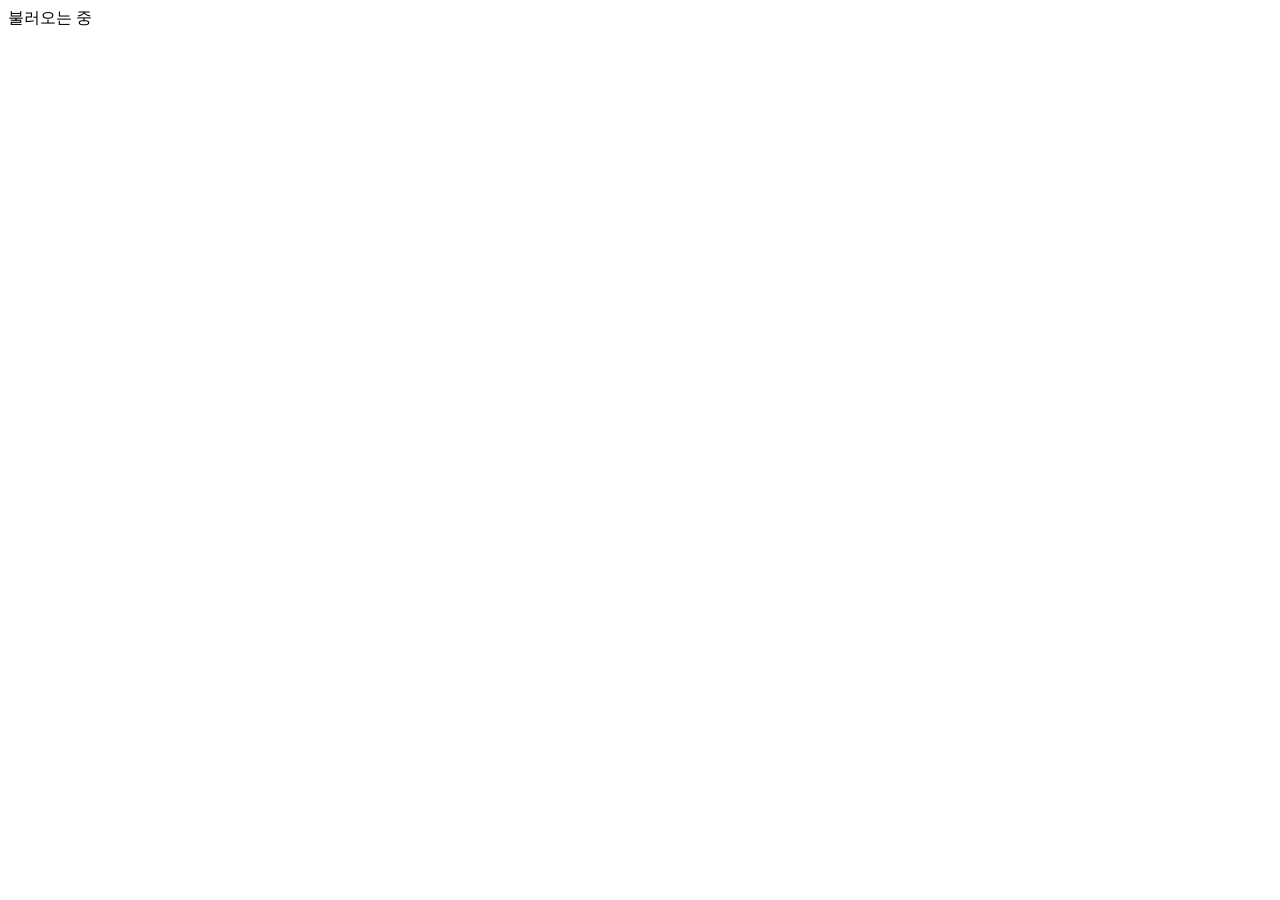
==== index.html @ a043b79f "Add files via upload" ====
<!doctype html>
<html lang="ko">
<head>
  <meta charset="utf-8">
  <meta name="viewport" content="width=device-width, initial-scale=1, viewport-fit=cover">
  <meta name="theme-color" content="#111111">
  <meta name="referrer" content="strict-origin-when-cross-origin">
  <title>C2 EQUIPMENT MANAGER</title>
  <link rel="icon" href="assets/img/app-icon.png">
  <link rel="apple-touch-icon" href="assets/img/app-icon.png">
  <link rel="stylesheet" href="assets/css/app.css">
  <link rel="stylesheet" href="assets/css/mobile.css">
</head>
<body class="m">
  <div id="app"><div class="loading-block"><span class="spin"></span>불러오는 중</div></div>
  <script src="config.js"></script>
  <script src="vendor/qrcode.js"></script>
  <script src="vendor/html5-qrcode.min.js"></script>
  <script src="assets/js/core.js"></script>
  <script src="assets/js/mobile.js"></script>
</body>
</html>
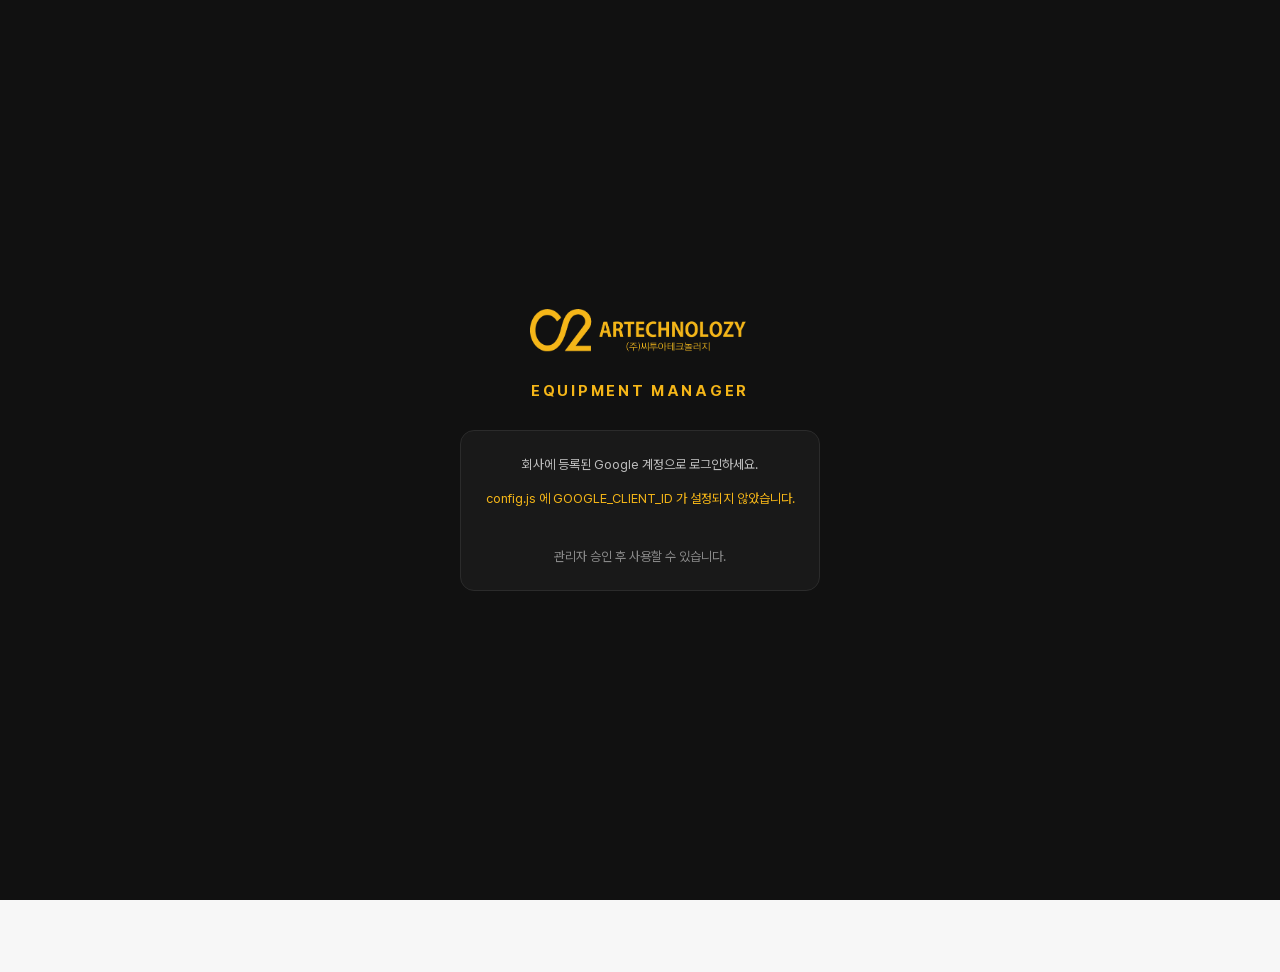
==== commit aafd3322: "Add files via upload" ====
--- a/index.html
+++ b/index.html
@@ -6,17 +6,17 @@
   <meta name="theme-color" content="#111111">
   <meta name="referrer" content="strict-origin-when-cross-origin">
   <title>C2 EQUIPMENT MANAGER</title>
-  <link rel="icon" href="assets/img/app-icon.png">
-  <link rel="apple-touch-icon" href="assets/img/app-icon.png">
-  <link rel="stylesheet" href="assets/css/app.css">
-  <link rel="stylesheet" href="assets/css/mobile.css">
+  <link rel="icon" href="app-icon.png">
+  <link rel="apple-touch-icon" href="app-icon.png">
+  <link rel="stylesheet" href="app.css">
+  <link rel="stylesheet" href="mobile.css">
 </head>
 <body class="m">
   <div id="app"><div class="loading-block"><span class="spin"></span>불러오는 중</div></div>
   <script src="config.js"></script>
-  <script src="vendor/qrcode.js"></script>
-  <script src="vendor/html5-qrcode.min.js"></script>
-  <script src="assets/js/core.js"></script>
-  <script src="assets/js/mobile.js"></script>
+  <script src="qrcode.js"></script>
+  <script src="html5-qrcode.min.js"></script>
+  <script src="core.js"></script>
+  <script src="mobile.js"></script>
 </body>
 </html>
--- a/app.css
+++ b/app.css
@@ -0,0 +1,216 @@
+/* C2 EQUIPMENT MANAGER — 공통 스타일 */
+@font-face {
+  font-family: 'Pretendard';
+  src: url('PretendardVariable.woff2') format('woff2-variations');
+  font-weight: 45 920;
+  font-display: swap;
+}
+
+:root {
+  --yellow: #F5B618;
+  --yellow-ink: #8A6400;
+  --yellow-soft: #FFF6DC;
+  --black: #111111;
+  --surface-dark: #191919;
+  --white: #FFFFFF;
+  --bg: #F7F7F7;
+  --border: #E5E5E5;
+  --border-strong: #D4D4D4;
+  --text: #111111;
+  --text-2: #777777;
+  --text-3: #9A9A9A;
+
+  --st-available: #2F855A;   --st-available-bg: #E8F5EE;
+  --st-out: #2563EB;         --st-out-bg: #E8F0FE;
+  --st-inspect: #C2410C;     --st-inspect-bg: #FFF1E6;
+  --st-danger: #C53030;      --st-danger-bg: #FDECEC;
+  --st-gray: #6B7280;        --st-gray-bg: #F1F1F1;
+
+  --radius: 10px;
+  --radius-sm: 6px;
+  --shadow-pop: 0 8px 28px rgba(0, 0, 0, .14);
+  --font: 'Pretendard', -apple-system, BlinkMacSystemFont, 'Apple SD Gothic Neo', 'Malgun Gothic', system-ui, sans-serif;
+  --mono: ui-monospace, 'SF Mono', Menlo, Consolas, monospace;
+}
+
+* { box-sizing: border-box; }
+html, body { margin: 0; padding: 0; }
+body {
+  font-family: var(--font);
+  background: var(--bg);
+  color: var(--text);
+  font-size: 14px;
+  line-height: 1.5;
+  -webkit-font-smoothing: antialiased;
+  -webkit-tap-highlight-color: transparent;
+}
+a { color: inherit; }
+button, input, select, textarea { font: inherit; color: inherit; }
+img { max-width: 100%; }
+.mono { font-family: var(--mono); font-size: .92em; letter-spacing: -.01em; }
+.muted { color: var(--text-2); }
+.small { font-size: 12px; }
+.hidden { display: none !important; }
+.nowrap { white-space: nowrap; }
+.right { text-align: right; }
+.grow { flex: 1; min-width: 0; }
+.row { display: flex; align-items: center; gap: 8px; }
+.row.wrap { flex-wrap: wrap; }
+.stack { display: flex; flex-direction: column; gap: 12px; }
+.spacer { flex: 1; }
+.ellipsis { overflow: hidden; text-overflow: ellipsis; white-space: nowrap; }
+.sr-only { position: absolute; width: 1px; height: 1px; overflow: hidden; clip: rect(0 0 0 0); }
+
+/* ---------- 버튼 ---------- */
+.btn {
+  display: inline-flex; align-items: center; justify-content: center; gap: 6px;
+  min-height: 36px; padding: 0 14px; border-radius: var(--radius-sm);
+  border: 1px solid var(--border-strong); background: var(--white); color: var(--text);
+  font-weight: 600; font-size: 13px; cursor: pointer; white-space: nowrap; text-decoration: none;
+  transition: background .12s, border-color .12s;
+}
+.btn:hover { background: #F2F2F2; }
+.btn:focus-visible, input:focus-visible, select:focus-visible, textarea:focus-visible, .nav-item:focus-visible {
+  outline: 2px solid var(--yellow); outline-offset: 1px;
+}
+.btn[disabled] { opacity: .45; cursor: not-allowed; }
+.btn.primary { background: var(--yellow); border-color: var(--yellow); color: var(--black); }
+.btn.primary:hover { background: #E8AA0E; }
+.btn.dark { background: var(--black); border-color: var(--black); color: var(--white); }
+.btn.dark:hover { background: #2A2A2A; }
+.btn.danger { color: var(--st-danger); border-color: #F1C4C4; }
+.btn.danger:hover { background: var(--st-danger-bg); }
+.btn.ghost { border-color: transparent; background: transparent; }
+.btn.ghost:hover { background: rgba(0, 0, 0, .05); }
+.btn.lg { min-height: 48px; font-size: 15px; padding: 0 18px; border-radius: var(--radius); }
+.btn.block { width: 100%; }
+.btn.sm { min-height: 28px; padding: 0 10px; font-size: 12px; }
+.btn .spin { width: 14px; height: 14px; border: 2px solid currentColor; border-right-color: transparent; border-radius: 50%; animation: spin .7s linear infinite; }
+@keyframes spin { to { transform: rotate(360deg); } }
+
+/* ---------- 폼 ---------- */
+.field { display: flex; flex-direction: column; gap: 6px; }
+.field > label, .label { font-size: 12px; font-weight: 600; color: var(--text-2); }
+.field .hint { font-size: 12px; color: var(--text-3); }
+.req::after { content: ' *'; color: var(--st-danger); }
+.input, select.input, textarea.input {
+  width: 100%; min-height: 40px; padding: 8px 12px; border-radius: var(--radius-sm);
+  border: 1px solid var(--border-strong); background: var(--white); outline: none;
+}
+textarea.input { min-height: 80px; resize: vertical; }
+.input:focus { border-color: var(--black); }
+.grid-2 { display: grid; grid-template-columns: 1fr 1fr; gap: 12px 16px; }
+.grid-3 { display: grid; grid-template-columns: repeat(3, 1fr); gap: 12px 16px; }
+@media (max-width: 720px) { .grid-2, .grid-3 { grid-template-columns: 1fr; } }
+.check { display: inline-flex; align-items: center; gap: 8px; cursor: pointer; }
+.check input { width: 18px; height: 18px; accent-color: var(--black); }
+
+/* ---------- 상태 배지 (색 + 아이콘 + 텍스트) ---------- */
+.badge {
+  display: inline-flex; align-items: center; gap: 4px; padding: 2px 8px 2px 6px; border-radius: 999px;
+  font-size: 12px; font-weight: 600; white-space: nowrap; line-height: 18px;
+}
+.badge svg { width: 12px; height: 12px; flex: none; }
+.b-available { color: var(--st-available); background: var(--st-available-bg); }
+.b-out { color: var(--st-out); background: var(--st-out-bg); }
+.b-inspect { color: var(--st-inspect); background: var(--st-inspect-bg); }
+.b-danger { color: var(--st-danger); background: var(--st-danger-bg); }
+.b-gray { color: var(--st-gray); background: var(--st-gray-bg); }
+.b-yellow { color: var(--yellow-ink); background: var(--yellow-soft); }
+.b-dark { color: var(--white); background: var(--black); }
+
+/* ---------- 카드 / 패널 ---------- */
+.card { background: var(--white); border: 1px solid var(--border); border-radius: var(--radius); }
+.card-pad { padding: 16px; }
+.card-head { display: flex; align-items: center; gap: 8px; padding: 14px 16px; border-bottom: 1px solid var(--border); }
+.card-head h3 { margin: 0; font-size: 14px; font-weight: 700; }
+.section-title { font-size: 13px; font-weight: 700; margin: 0 0 8px; }
+.empty { padding: 32px 16px; text-align: center; color: var(--text-2); }
+.kv { display: grid; grid-template-columns: 120px 1fr; gap: 8px 12px; font-size: 13px; }
+.kv dt { color: var(--text-2); }
+.kv dd { margin: 0; word-break: break-all; }
+
+/* ---------- 표 ---------- */
+.table-wrap { overflow-x: auto; }
+table.tbl { width: 100%; border-collapse: collapse; font-size: 13px; }
+.tbl th {
+  text-align: left; font-size: 12px; font-weight: 600; color: var(--text-2); padding: 9px 12px;
+  border-bottom: 1px solid var(--border); background: #FBFBFB; white-space: nowrap; position: sticky; top: 0; z-index: 1;
+}
+.tbl th.sortable { cursor: pointer; user-select: none; }
+.tbl th.sortable:hover { color: var(--text); }
+.tbl td { padding: 9px 12px; border-bottom: 1px solid #F0F0F0; vertical-align: middle; }
+.tbl tbody tr:hover { background: #FAFAFA; }
+.tbl tr.clickable { cursor: pointer; }
+.tbl tr.selected { background: var(--yellow-soft) !important; }
+.tbl td.chk, .tbl th.chk { width: 36px; padding-right: 0; }
+.thumb {
+  width: 36px; height: 36px; border-radius: 6px; background: #F0F0F0; object-fit: cover; display: block;
+  border: 1px solid var(--border);
+}
+.thumb.ph { display: flex; align-items: center; justify-content: center; color: #C8C8C8; }
+.thumb.ph svg { width: 18px; height: 18px; }
+
+/* ---------- 토스트 / 모달 ---------- */
+#toasts { position: fixed; left: 50%; transform: translateX(-50%); bottom: 24px; z-index: 1000; display: flex; flex-direction: column; gap: 8px; align-items: center; pointer-events: none; width: calc(100% - 32px); max-width: 420px; }
+.toast {
+  pointer-events: auto; background: var(--black); color: var(--white); padding: 12px 16px; border-radius: var(--radius);
+  font-size: 14px; box-shadow: var(--shadow-pop); display: flex; gap: 10px; align-items: flex-start; width: 100%;
+  animation: toastIn .18s ease-out;
+}
+.toast.err { background: #8E1F1F; }
+.toast.ok::before { content: ''; flex: none; width: 4px; align-self: stretch; border-radius: 2px; background: var(--yellow); }
+@keyframes toastIn { from { opacity: 0; transform: translateY(8px); } }
+.modal-back { position: fixed; inset: 0; background: rgba(17, 17, 17, .45); z-index: 900; display: flex; align-items: center; justify-content: center; padding: 16px; animation: fade .12s; }
+@keyframes fade { from { opacity: 0; } }
+.modal {
+  background: var(--white); border-radius: 14px; width: 100%; max-width: 560px; max-height: calc(100vh - 32px);
+  display: flex; flex-direction: column; box-shadow: var(--shadow-pop); overflow: hidden;
+}
+.modal.wide { max-width: 880px; }
+.modal-head { padding: 16px 20px; border-bottom: 1px solid var(--border); display: flex; align-items: center; gap: 8px; }
+.modal-head h2 { margin: 0; font-size: 16px; font-weight: 700; flex: 1; }
+.modal-body { padding: 20px; overflow-y: auto; }
+.modal-foot { padding: 12px 20px; border-top: 1px solid var(--border); display: flex; gap: 8px; justify-content: flex-end; flex-wrap: wrap; }
+@media (max-width: 640px) {
+  .modal-back { align-items: flex-end; padding: 0; }
+  .modal { max-width: none; border-radius: 16px 16px 0 0; max-height: 92vh; }
+  .modal-foot .btn { flex: 1; min-height: 48px; }
+}
+
+/* ---------- 로그인 ---------- */
+.login-screen {
+  min-height: 100vh; min-height: 100dvh; display: flex; flex-direction: column; align-items: center; justify-content: center;
+  padding: 32px 20px; background: var(--black); color: var(--white); text-align: center; gap: 28px;
+}
+.login-screen .logo { width: 220px; max-width: 70vw; }
+.login-screen h1 { font-size: 15px; letter-spacing: .18em; font-weight: 700; margin: 0; color: var(--yellow); }
+.login-card { background: var(--surface-dark); border: 1px solid #2B2B2B; border-radius: 14px; padding: 24px; width: 100%; max-width: 360px; display: flex; flex-direction: column; gap: 14px; align-items: center; }
+.login-card p { margin: 0; color: #BDBDBD; font-size: 13px; }
+.login-card .gbtn { min-height: 44px; display: flex; justify-content: center; }
+.dev-login { width: 100%; border-top: 1px dashed #444; padding-top: 14px; display: flex; flex-direction: column; gap: 8px; }
+.dev-login .tag { font-size: 11px; color: var(--yellow); letter-spacing: .04em; }
+.dev-login button { background: #262626; color: #EEE; border: 1px solid #383838; border-radius: 8px; min-height: 40px; cursor: pointer; text-align: left; padding: 0 12px; display: flex; justify-content: space-between; align-items: center; }
+.dev-login button:hover { border-color: var(--yellow); }
+.dev-login button small { color: #999; }
+
+.state-screen { max-width: 420px; margin: 0 auto; padding: 48px 20px; text-align: center; display: flex; flex-direction: column; gap: 14px; align-items: center; }
+.state-screen .icon-circle { width: 64px; height: 64px; border-radius: 50%; display: flex; align-items: center; justify-content: center; background: var(--yellow-soft); color: var(--yellow-ink); }
+.state-screen .icon-circle svg { width: 30px; height: 30px; }
+.state-screen h2 { margin: 0; font-size: 18px; }
+.state-screen p { margin: 0; color: var(--text-2); }
+
+.skeleton { background: linear-gradient(90deg, #EFEFEF 25%, #F7F7F7 37%, #EFEFEF 63%); background-size: 400% 100%; animation: sk 1.2s ease infinite; border-radius: 6px; }
+@keyframes sk { 0% { background-position: 100% 50%; } 100% { background-position: 0 50%; } }
+.loading-block { padding: 40px; display: flex; justify-content: center; color: var(--text-2); gap: 8px; align-items: center; }
+.loading-block .spin { width: 16px; height: 16px; border: 2px solid var(--border-strong); border-right-color: var(--black); border-radius: 50%; animation: spin .7s linear infinite; }
+
+.qr-box svg { display: block; width: 100%; height: auto; }
+.env-ribbon { position: fixed; top: 0; right: 0; z-index: 2000; background: var(--yellow); color: var(--black); font-size: 10px; font-weight: 700; padding: 2px 8px; border-bottom-left-radius: 6px; letter-spacing: .05em; pointer-events: none; }
+
+/* 아이콘 기본 크기 */
+.ic { width: 18px; height: 18px; flex: none; display: inline-block; vertical-align: middle; }
+.btn .ic { width: 16px; height: 16px; }
+.btn.lg .ic { width: 18px; height: 18px; }
+.empty .ic { width: 28px; height: 28px; display: block; margin: 0 auto 8px; color: var(--text-3); }
+.notice .ic, .issue-row .ic { width: 18px; height: 18px; }
--- a/mobile.css
+++ b/mobile.css
@@ -0,0 +1,127 @@
+/* 모바일 웹앱 */
+body.m { background: var(--bg); padding-bottom: calc(72px + env(safe-area-inset-bottom)); }
+.m-head {
+  position: sticky; top: 0; z-index: 50; background: var(--black); color: var(--white);
+  height: 56px; padding: 0 12px 0 16px; display: flex; align-items: center; gap: 10px;
+  padding-top: env(safe-area-inset-top); box-sizing: content-box;
+}
+.m-head .logo { height: 22px; width: auto; display: block; }
+.m-head .title { font-size: 11px; letter-spacing: .14em; color: var(--yellow); font-weight: 700; }
+.m-head .me { margin-left: auto; display: flex; align-items: center; gap: 6px; background: #222; border: 1px solid #333; color: #EEE; border-radius: 999px; padding: 0 14px; min-height: 44px; font-size: 13px; cursor: pointer; }
+.m-head .me svg { width: 16px; height: 16px; }
+.m-view { padding: 16px; max-width: 640px; margin: 0 auto; }
+.m-view h2 { font-size: 20px; margin: 4px 0 14px; letter-spacing: -.01em; }
+.m-back { display: inline-flex; align-items: center; gap: 2px; color: var(--text-2); font-size: 13px; background: none; border: 0; padding: 6px 0; cursor: pointer; min-height: 44px; }
+.m-back svg { width: 18px; height: 18px; }
+
+/* 하단 내비게이션 */
+.m-nav {
+  position: fixed; left: 0; right: 0; bottom: 0; z-index: 60; background: var(--white); border-top: 1px solid var(--border);
+  display: grid; grid-template-columns: repeat(5, 1fr); padding-bottom: env(safe-area-inset-bottom);
+}
+.m-nav a {
+  display: flex; flex-direction: column; align-items: center; justify-content: center; gap: 2px; min-height: 60px;
+  text-decoration: none; color: var(--text-3); font-size: 11px; font-weight: 600; position: relative;
+}
+.m-nav a svg { width: 24px; height: 24px; }
+.m-nav a.on { color: var(--black); }
+.m-nav a.on::before { content: ''; position: absolute; top: 0; left: 30%; right: 30%; height: 3px; background: var(--yellow); border-radius: 0 0 3px 3px; }
+.m-nav a.scan-tab { color: var(--black); }
+.m-nav a.scan-tab .scan-dot { width: 44px; height: 44px; border-radius: 50%; background: var(--yellow); display: flex; align-items: center; justify-content: center; margin-top: -2px; }
+.m-nav a.scan-tab .scan-dot svg { width: 24px; height: 24px; }
+.m-nav .cnt { position: absolute; top: 6px; left: calc(50% + 6px); min-width: 18px; height: 18px; border-radius: 9px; background: var(--black); color: var(--yellow); font-size: 11px; display: flex; align-items: center; justify-content: center; padding: 0 5px; }
+
+/* 홈 */
+.m-hello { display: flex; align-items: center; justify-content: space-between; margin-bottom: 14px; }
+.m-hello b { font-size: 18px; }
+.m-project-chip {
+  display: flex; align-items: center; gap: 10px; background: var(--white); border: 1px solid var(--border); border-radius: var(--radius);
+  padding: 12px 14px; margin-bottom: 14px; cursor: pointer; width: 100%; text-align: left; min-height: 56px;
+}
+.m-project-chip .lbl { font-size: 11px; color: var(--text-2); font-weight: 600; }
+.m-project-chip .val { font-size: 15px; font-weight: 700; }
+.m-project-chip.empty-p .val { color: var(--text-3); font-weight: 600; }
+.m-project-chip > svg { width: 18px; height: 18px; color: var(--text-3); margin-left: auto; flex: none; }
+.tiles { display: grid; grid-template-columns: 1fr 1fr; gap: 10px; }
+.tile {
+  background: var(--white); border: 1px solid var(--border); border-radius: 14px; padding: 16px; min-height: 108px;
+  display: flex; flex-direction: column; justify-content: space-between; text-decoration: none; cursor: pointer; text-align: left;
+}
+.tile svg { width: 26px; height: 26px; }
+.tile b { font-size: 16px; display: block; }
+.tile span { font-size: 12px; color: var(--text-2); }
+.tile.hero { grid-column: 1 / -1; background: var(--black); color: var(--white); border-color: var(--black); min-height: 120px; flex-direction: row; align-items: center; }
+.tile.hero .hero-ic { width: 60px; height: 60px; border-radius: 16px; background: var(--yellow); color: var(--black); display: flex; align-items: center; justify-content: center; flex: none; }
+.tile.hero .hero-ic svg { width: 32px; height: 32px; }
+.tile.hero span { color: #AAA; }
+.tile .count { font-size: 22px; font-weight: 800; }
+
+/* 리스트 */
+.m-list { background: var(--white); border: 1px solid var(--border); border-radius: var(--radius); overflow: hidden; }
+.m-item { display: flex; align-items: center; gap: 12px; padding: 12px 14px; border-bottom: 1px solid #F0F0F0; min-height: 64px; }
+.m-item:last-child { border-bottom: 0; }
+.m-item .thumb { width: 44px; height: 44px; }
+.m-item .t1 { font-weight: 700; font-size: 14px; }
+.m-item .t2 { font-size: 12px; color: var(--text-2); }
+.m-item .act { flex: none; }
+.m-item.clickable { cursor: pointer; }
+.m-item.fail { background: var(--st-danger-bg); }
+.m-item .reason { color: var(--st-danger); font-size: 12px; font-weight: 600; }
+.m-group-title { font-size: 12px; font-weight: 700; color: var(--text-2); margin: 18px 4px 8px; display: flex; justify-content: space-between; }
+.icon-btn { width: 44px; height: 44px; border-radius: 10px; border: 0; background: transparent; display: flex; align-items: center; justify-content: center; cursor: pointer; color: var(--text-2); }
+.icon-btn:hover { background: #F2F2F2; }
+.icon-btn svg { width: 20px; height: 20px; }
+
+/* 스캔 */
+.scan-wrap { background: var(--black); border-radius: 14px; overflow: hidden; position: relative; aspect-ratio: 1 / 1; max-height: 60vh; margin: 0 auto; }
+#reader { width: 100%; height: 100%; }
+#reader video { object-fit: cover; width: 100% !important; height: 100% !important; }
+.scan-frame { position: absolute; inset: 18%; border: 3px solid var(--yellow); border-radius: 16px; pointer-events: none; box-shadow: 0 0 0 999px rgba(0, 0, 0, .35); }
+.scan-msg { position: absolute; left: 0; right: 0; bottom: 12px; text-align: center; color: #EEE; font-size: 13px; pointer-events: none; }
+.scan-off { position: absolute; inset: 0; display: flex; flex-direction: column; align-items: center; justify-content: center; gap: 12px; color: #DDD; padding: 24px; text-align: center; }
+.scan-off svg { width: 40px; height: 40px; color: var(--yellow); }
+.mode-toggle { display: grid; grid-template-columns: 1fr 1fr; background: #EAEAEA; border-radius: 10px; padding: 3px; margin-bottom: 12px; }
+.mode-toggle button { border: 0; background: transparent; min-height: 40px; border-radius: 8px; font-weight: 700; cursor: pointer; color: var(--text-2); }
+.mode-toggle button.on { background: var(--white); color: var(--black); box-shadow: 0 1px 2px rgba(0, 0, 0, .08); }
+.manual { display: flex; gap: 8px; margin-top: 12px; }
+.manual .input { min-height: 48px; font-family: var(--mono); text-transform: uppercase; }
+.manual .btn { min-height: 48px; }
+
+/* 바텀시트 (스캔 결과) */
+.sheet-back { position: fixed; inset: 0; background: rgba(0, 0, 0, .4); z-index: 800; display: flex; align-items: flex-end; animation: fade .12s; }
+.sheet { background: var(--white); width: 100%; border-radius: 18px 18px 0 0; padding: 8px 16px calc(16px + env(safe-area-inset-bottom)); max-height: 88vh; overflow-y: auto; animation: up .18s ease-out; }
+@keyframes up { from { transform: translateY(30px); opacity: .6; } }
+.sheet .grab { width: 40px; height: 4px; background: #DDD; border-radius: 2px; margin: 4px auto 12px; }
+.asset-card { display: flex; gap: 12px; align-items: flex-start; }
+.asset-card .thumb { width: 72px; height: 72px; border-radius: 10px; }
+.asset-card .id { font-family: var(--mono); font-size: 13px; color: var(--text-2); }
+.asset-card .nm { font-size: 18px; font-weight: 800; line-height: 1.3; }
+.notice { border-radius: 10px; padding: 12px 14px; font-size: 13px; font-weight: 600; display: flex; gap: 8px; align-items: flex-start; }
+.notice svg { width: 18px; height: 18px; flex: none; margin-top: 1px; }
+.notice.bad { background: var(--st-danger-bg); color: var(--st-danger); }
+.notice.good { background: var(--st-available-bg); color: var(--st-available); }
+.notice.info { background: var(--st-out-bg); color: var(--st-out); }
+.notice.warn { background: var(--st-inspect-bg); color: var(--st-inspect); }
+
+/* 하단 고정 액션 */
+.m-actionbar { position: sticky; bottom: calc(68px + env(safe-area-inset-bottom)); padding: 12px 0 4px; background: linear-gradient(to top, var(--bg) 70%, rgba(247, 247, 247, 0)); }
+.cond-toggle { display: grid; grid-template-columns: 1fr 1fr; gap: 6px; margin-top: 8px; }
+.cond-toggle button { min-height: 40px; border-radius: 8px; border: 1px solid var(--border-strong); background: var(--white); font-weight: 700; cursor: pointer; }
+.cond-toggle button.on-ok { background: var(--st-available-bg); border-color: var(--st-available); color: var(--st-available); }
+.cond-toggle button.on-issue { background: var(--st-inspect-bg); border-color: var(--st-inspect); color: var(--st-inspect); }
+.ret-item { background: var(--white); border: 1px solid var(--border); border-radius: var(--radius); padding: 12px; margin-bottom: 10px; }
+.ret-item.issue { border-color: var(--st-inspect); }
+.photo-pick { display: flex; gap: 8px; align-items: center; margin-top: 8px; }
+.photo-pick img { width: 56px; height: 56px; object-fit: cover; border-radius: 8px; border: 1px solid var(--border); }
+
+.done-hero { text-align: center; padding: 24px 0 8px; }
+.done-hero .circle { width: 72px; height: 72px; border-radius: 50%; background: var(--yellow); display: inline-flex; align-items: center; justify-content: center; }
+.done-hero .circle svg { width: 36px; height: 36px; }
+.done-hero h2 { margin: 14px 0 4px; }
+.seg { display: flex; gap: 6px; overflow-x: auto; padding-bottom: 4px; margin-bottom: 10px; }
+.seg button { flex: none; border: 1px solid var(--border-strong); background: var(--white); border-radius: 999px; min-height: 36px; padding: 0 14px; font-weight: 600; font-size: 13px; cursor: pointer; }
+.seg button.on { background: var(--black); color: var(--white); border-color: var(--black); }
+.due-pill { font-size: 12px; font-weight: 700; }
+.due-pill.late { color: var(--st-danger); }
+.due-pill.soon { color: var(--st-inspect); }
+body.m #toasts { bottom: calc(84px + env(safe-area-inset-bottom)); }
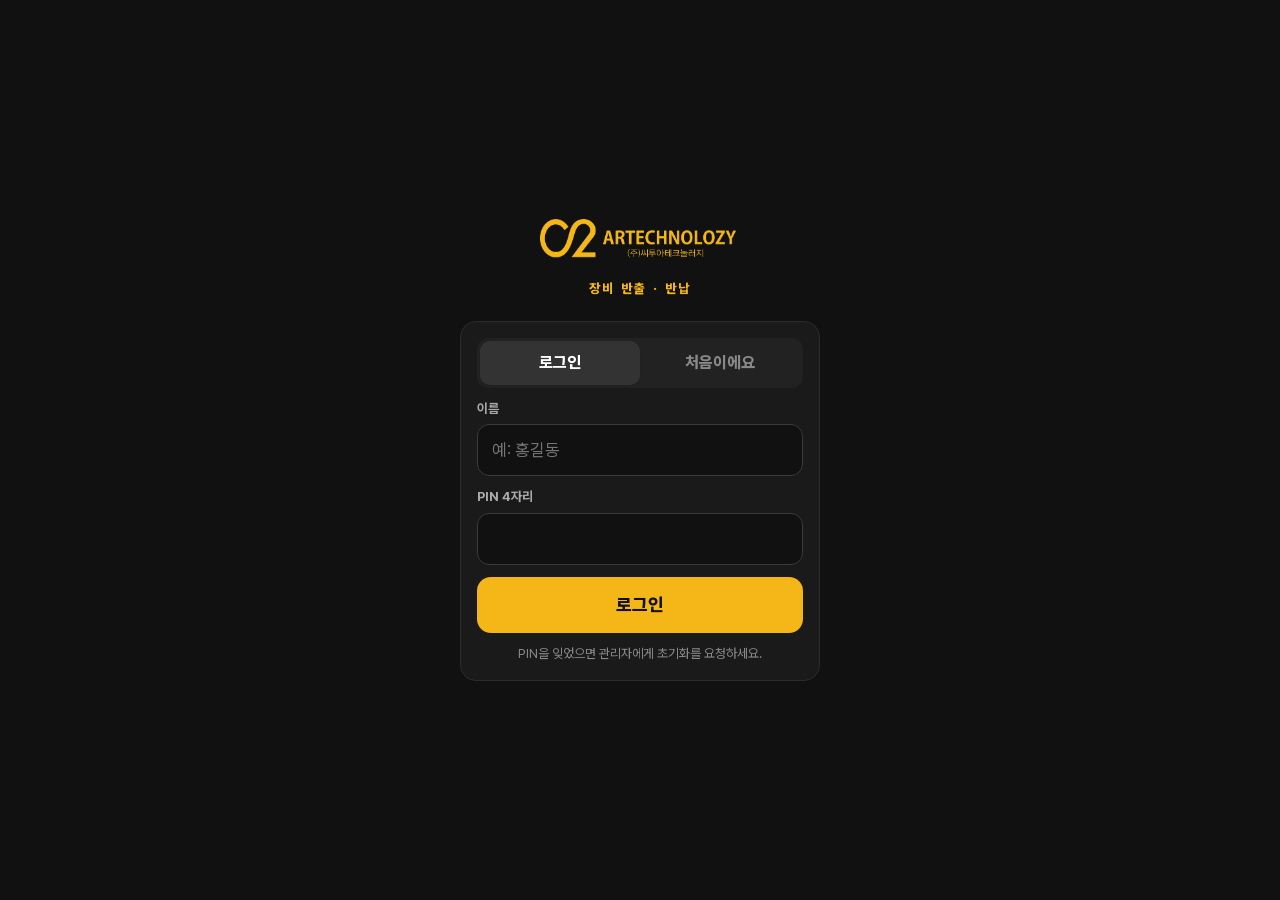
==== commit 4efee957: "v1" ====
--- a/index.html
+++ b/index.html
@@ -1,22 +1,472 @@
 <!doctype html>
 <html lang="ko">
 <head>
-  <meta charset="utf-8">
-  <meta name="viewport" content="width=device-width, initial-scale=1, viewport-fit=cover">
-  <meta name="theme-color" content="#111111">
-  <meta name="referrer" content="strict-origin-when-cross-origin">
-  <title>C2 EQUIPMENT MANAGER</title>
-  <link rel="icon" href="app-icon.png">
-  <link rel="apple-touch-icon" href="app-icon.png">
-  <link rel="stylesheet" href="app.css">
-  <link rel="stylesheet" href="mobile.css">
+<meta charset="utf-8">
+<meta name="viewport" content="width=device-width, initial-scale=1, viewport-fit=cover">
+<meta name="theme-color" content="#111111">
+<title>C2 장비 반출·반납</title>
+<link rel="icon" href="app-icon.png">
+<link rel="apple-touch-icon" href="app-icon.png">
+<style>
+@font-face { font-family: 'Pretendard'; src: url('PretendardVariable.woff2') format('woff2-variations'); font-weight: 45 920; font-display: swap; }
+:root {
+  --y: #F5B618; --k: #111; --bg: #F5F5F3; --line: #E4E4E0; --mute: #777; --ok: #2F855A; --okbg: #E8F5EE;
+  --out: #2563EB; --outbg: #E8F0FE; --bad: #C53030; --badbg: #FDECEC;
+}
+* { box-sizing: border-box; -webkit-tap-highlight-color: transparent; }
+html, body { margin: 0; }
+body { font-family: 'Pretendard', -apple-system, 'Apple SD Gothic Neo', 'Malgun Gothic', sans-serif; background: var(--bg); color: var(--k); font-size: 16px; line-height: 1.45; }
+button, input, textarea, select { font: inherit; color: inherit; }
+.hidden { display: none !important; }
+.mono { font-family: ui-monospace, Menlo, Consolas, monospace; letter-spacing: -.02em; }
+.mute { color: var(--mute); }
+.small { font-size: 13px; }
+
+header { position: sticky; top: 0; z-index: 10; background: var(--k); color: #fff; display: flex; align-items: center; gap: 10px; padding: 12px 16px; padding-top: calc(12px + env(safe-area-inset-top)); }
+header img { height: 22px; display: block; }
+header .who { margin-left: auto; font-size: 14px; color: #ccc; background: none; border: 1px solid #333; border-radius: 999px; padding: 8px 14px; min-height: 40px; }
+main { max-width: 560px; margin: 0 auto; padding: 16px 16px calc(32px + env(safe-area-inset-bottom)); }
+
+.btn { display: flex; align-items: center; justify-content: center; gap: 8px; width: 100%; min-height: 56px; border-radius: 14px; border: 0; font-weight: 800; font-size: 18px; cursor: pointer; text-decoration: none; }
+.btn:disabled { opacity: .45; }
+.btn.y { background: var(--y); color: var(--k); }
+.btn.k { background: var(--k); color: #fff; }
+.btn.w { background: #fff; color: var(--k); border: 1px solid var(--line); font-weight: 700; font-size: 16px; min-height: 48px; }
+.btn.sm { min-height: 38px; font-size: 14px; width: auto; padding: 0 14px; border-radius: 10px; }
+.btn.big { min-height: 120px; font-size: 26px; border-radius: 20px; flex-direction: column; gap: 6px; }
+.btn.big small { font-size: 14px; font-weight: 600; opacity: .7; }
+.row { display: flex; gap: 8px; align-items: center; }
+.row > * { flex: 1; }
+.stack { display: flex; flex-direction: column; gap: 12px; }
+.card { background: #fff; border: 1px solid var(--line); border-radius: 16px; padding: 16px; }
+label.f { display: block; font-size: 13px; font-weight: 700; color: var(--mute); margin-bottom: 6px; }
+.in { width: 100%; min-height: 52px; border: 1px solid #CFCFCA; border-radius: 12px; padding: 0 14px; background: #fff; font-size: 17px; outline: none; }
+.in:focus { border-color: var(--k); }
+textarea.in { padding: 12px 14px; min-height: 120px; }
+.pin { letter-spacing: .6em; text-align: center; font-size: 26px; font-weight: 800; }
+h2 { margin: 4px 0 12px; font-size: 20px; }
+.section { margin: 22px 0 8px; display: flex; align-items: center; justify-content: space-between; font-weight: 800; }
+
+.list { background: #fff; border: 1px solid var(--line); border-radius: 16px; overflow: hidden; }
+.item { display: flex; align-items: center; gap: 12px; padding: 14px 16px; border-bottom: 1px solid #EEE; cursor: pointer; min-height: 64px; }
+.item:last-child { border-bottom: 0; }
+.item .nm { font-weight: 800; }
+.item .sub { font-size: 13px; color: var(--mute); }
+.item .grow { flex: 1; min-width: 0; }
+.empty { padding: 28px 16px; text-align: center; color: var(--mute); }
+.badge { font-size: 13px; font-weight: 800; border-radius: 999px; padding: 4px 10px; white-space: nowrap; }
+.b-in { background: var(--okbg); color: var(--ok); }
+.b-out { background: var(--outbg); color: var(--out); }
+.b-late { background: var(--badbg); color: var(--bad); }
+.b-off { background: #EEE; color: #888; }
+
+.tabs { display: flex; background: #E9E9E5; border-radius: 12px; padding: 3px; margin-bottom: 12px; }
+.tabs button { flex: 1; border: 0; background: none; min-height: 44px; border-radius: 10px; font-weight: 800; color: var(--mute); }
+.tabs button.on { background: #fff; color: var(--k); box-shadow: 0 1px 2px rgba(0,0,0,.08); }
+
+/* 스캔 */
+.cam { position: relative; background: #000; border-radius: 20px; overflow: hidden; aspect-ratio: 1/1; }
+#reader { width: 100%; height: 100%; }
+#reader video { width: 100% !important; height: 100% !important; object-fit: cover; }
+.frame { position: absolute; inset: 18%; border: 3px solid var(--y); border-radius: 18px; pointer-events: none; }
+.camoff { position: absolute; inset: 0; color: #ddd; display: flex; align-items: center; justify-content: center; text-align: center; padding: 24px; }
+
+/* 시트 */
+.back { position: fixed; inset: 0; background: rgba(0,0,0,.45); z-index: 50; display: flex; align-items: flex-end; justify-content: center; }
+.sheet { background: #fff; width: 100%; max-width: 560px; border-radius: 22px 22px 0 0; padding: 10px 18px calc(18px + env(safe-area-inset-bottom)); max-height: 92vh; overflow: auto; animation: up .16s ease-out; }
+@keyframes up { from { transform: translateY(24px); opacity: .6; } }
+.grab { width: 40px; height: 4px; border-radius: 2px; background: #DDD; margin: 4px auto 14px; }
+.eqname { font-size: 24px; font-weight: 900; line-height: 1.25; }
+.chips { display: flex; gap: 6px; flex-wrap: wrap; margin-top: 8px; }
+.chips button { border: 1px solid var(--line); background: #fff; border-radius: 999px; min-height: 38px; padding: 0 14px; font-weight: 700; font-size: 14px; }
+.chips button.on { background: var(--k); color: #fff; border-color: var(--k); }
+.kv { display: grid; grid-template-columns: 90px 1fr; gap: 6px 10px; font-size: 15px; margin: 12px 0; }
+.kv dt { color: var(--mute); }
+.kv dd { margin: 0; font-weight: 700; }
+
+#toast { position: fixed; left: 50%; bottom: calc(24px + env(safe-area-inset-bottom)); transform: translateX(-50%); z-index: 99; width: calc(100% - 32px); max-width: 420px; }
+.t { background: var(--k); color: #fff; padding: 14px 16px; border-radius: 14px; margin-top: 8px; font-weight: 700; box-shadow: 0 8px 24px rgba(0,0,0,.2); }
+.t.err { background: #8E1F1F; }
+.t.ok { border-left: 6px solid var(--y); }
+
+.login { min-height: 100vh; min-height: 100dvh; background: var(--k); color: #fff; display: flex; flex-direction: column; align-items: center; justify-content: center; padding: 24px; gap: 22px; }
+.login img { width: 200px; }
+.login .card { width: 100%; max-width: 360px; background: #1A1A1A; border-color: #2B2B2B; color: #fff; }
+.login .in { background: #111; border-color: #3A3A3A; color: #fff; }
+.login label.f { color: #AAA; }
+.login .tabs { background: #222; }
+.login .tabs button { color: #888; }
+.login .tabs button.on { background: #333; color: #fff; }
+table { width: 100%; border-collapse: collapse; font-size: 14px; }
+td, th { padding: 8px 6px; border-bottom: 1px solid #EEE; text-align: left; vertical-align: top; }
+th { color: var(--mute); font-size: 12px; }
+
+/* 라벨 인쇄: 폼텍 3108 (A4 24칸, 64×33.9mm) */
+#print { display: none; }
+@media print {
+  @page { size: A4; margin: 0; }
+  body > *:not(#print) { display: none !important; }
+  #print { display: block; }
+  .sheetA4 { width: 210mm; height: 297mm; position: relative; page-break-after: always; }
+  .lab { position: absolute; width: 64mm; height: 33.9mm; display: flex; align-items: center; gap: 2.5mm; padding: 2.5mm 3mm; box-sizing: border-box; overflow: hidden; font-family: 'Pretendard', sans-serif; }
+  .lab svg { width: 27mm; height: 27mm; flex: none; }
+  .lab img { width: 22mm; display: block; margin-bottom: 1.5mm; }
+  .lab .id { font: 800 11pt ui-monospace, Menlo, monospace; }
+  .lab .n { font-size: 7.5pt; font-weight: 600; line-height: 1.2; max-height: 9mm; overflow: hidden; }
+  .lab .bar { position: absolute; left: 0; top: 0; bottom: 0; width: 1.6mm; background: #F5B618; -webkit-print-color-adjust: exact; print-color-adjust: exact; }
+}
+</style>
 </head>
-<body class="m">
-  <div id="app"><div class="loading-block"><span class="spin"></span>불러오는 중</div></div>
-  <script src="config.js"></script>
-  <script src="qrcode.js"></script>
-  <script src="html5-qrcode.min.js"></script>
-  <script src="core.js"></script>
-  <script src="mobile.js"></script>
+<body>
+<div id="app"></div>
+<div id="toast" aria-live="polite"></div>
+<div id="print"></div>
+<div id="filescan" class="hidden"></div>
+<script src="config.js"></script>
+<script src="qrcode.js"></script>
+<script src="html5-qrcode.min.js"></script>
+<script>
+(function () {
+  'use strict';
+  var CFG = window.C2EM_CONFIG || {};
+  var app = document.getElementById('app');
+  var S = { auth: null, scanner: null, busy: false, last: '', lastT: 0, view: 'home' };
+
+  // ---------- 유틸 ----------
+  function esc(s) { return String(s == null ? '' : s).replace(/[&<>"']/g, function (c) { return { '&': '&amp;', '<': '&lt;', '>': '&gt;', '"': '&quot;', "'": '&#39;' }[c]; }); }
+  function $(s, r) { return (r || document).querySelector(s); }
+  function $$(s, r) { return Array.prototype.slice.call((r || document).querySelectorAll(s)); }
+  function store(k, v) { try { if (v === undefined) return JSON.parse(localStorage.getItem(k)); if (v === null) localStorage.removeItem(k); else localStorage.setItem(k, JSON.stringify(v)); } catch (e) { return null; } }
+  function rid() { return (crypto.randomUUID ? crypto.randomUUID() : String(Math.random()).slice(2) + Date.now()).replace(/-/g, ''); }
+  function today() { return new Date(Date.now() + 9 * 3600e3).toISOString().slice(0, 10); }
+  function addDays(d, n) { var p = d.split('-'); return new Date(Date.UTC(+p[0], +p[1] - 1, +p[2]) + n * 864e5).toISOString().slice(0, 10); }
+  function md(d) { return d ? (+d.slice(5, 7)) + '/' + (+d.slice(8, 10)) : ''; }
+  function toast(m, err) {
+    var t = document.createElement('div'); t.className = 't ' + (err ? 'err' : 'ok'); t.textContent = m;
+    $('#toast').appendChild(t); setTimeout(function () { t.remove(); }, err ? 4500 : 2200);
+  }
+  function vib(ms) { try { navigator.vibrate && navigator.vibrate(ms); } catch (e) { /* noop */ } }
+  function badge(it) {
+    if (!it.active) return '<span class="badge b-off">숨김</span>';
+    if (it.status === '반출') return it.late ? '<span class="badge b-late">지연 · ' + esc(it.holder) + '</span>' : '<span class="badge b-out">반출 · ' + esc(it.holder) + '</span>';
+    return '<span class="badge b-in">보유</span>';
+  }
+
+  // ---------- API ----------
+  function post(body) {
+    return fetch(CFG.API_URL, { method: 'POST', headers: { 'Content-Type': 'text/plain;charset=utf-8' }, body: body, redirect: 'follow' })
+      .then(function (r) { if (!r.ok) throw new Error('net'); return r.json(); });
+  }
+  function api(action, payload) {
+    var body = JSON.stringify({ action: action, payload: payload || {}, auth: S.auth ? { name: S.auth.name, token: S.auth.token } : null });
+    return post(body).catch(function () { return post(body); }) // 네트워크 오류 1회 재시도 (같은 request_id)
+      .catch(function () { throw { code: 'NET', message: '인터넷 연결을 확인하세요.' }; })
+      .then(function (r) {
+        if (r.ok) return r.data;
+        if (r.error.code === 'AUTH' && S.auth) { store('c2s.auth', null); S.auth = null; setTimeout(showLogin, 50); }
+        throw r.error;
+      });
+  }
+  function fail(e) { toast(e && e.message || '오류가 발생했습니다.', true); }
+
+  // ---------- 로그인 / 가입 ----------
+  function showLogin(mode) {
+    stopCam();
+    mode = mode || 'login';
+    app.innerHTML = '<div class="login"><img src="logo-h-yellow.png" alt="C2 ARTECHNOLOZY"><div style="letter-spacing:.18em;font-weight:800;color:var(--y);font-size:13px">장비 반출 · 반납</div>' +
+      '<div class="card"><div class="tabs"><button data-m="login" class="' + (mode === 'login' ? 'on' : '') + '">로그인</button><button data-m="signup" class="' + (mode === 'signup' ? 'on' : '') + '">처음이에요</button></div>' +
+      '<form class="stack" id="lf"><div><label class="f">이름</label><input class="in" id="ln" autocomplete="username" maxlength="20" value="' + esc((store('c2s.lastName') || '')) + '" placeholder="예: 홍길동"></div>' +
+      '<div><label class="f">' + (mode === 'signup' ? '사용할 PIN (숫자 4자리)' : 'PIN 4자리') + '</label><input class="in pin" id="lp" type="password" inputmode="numeric" pattern="[0-9]*" maxlength="4" autocomplete="' + (mode === 'signup' ? 'new-password' : 'current-password') + '"></div>' +
+      (mode === 'signup' ? '<div><label class="f">PIN 한 번 더</label><input class="in pin" id="lp2" type="password" inputmode="numeric" pattern="[0-9]*" maxlength="4"></div>' : '') +
+      '<button class="btn y" id="lb">' + (mode === 'signup' ? '가입하고 시작' : '로그인') + '</button></form>' +
+      '<p class="small" style="color:#888;margin:12px 0 0;text-align:center">' + (mode === 'signup' ? '이름은 반출·반납 기록에 그대로 남습니다.' : 'PIN을 잊었으면 관리자에게 초기화를 요청하세요.') + '</p></div></div>';
+    $$('[data-m]').forEach(function (b) { b.onclick = function () { showLogin(b.getAttribute('data-m')); }; });
+    $('#lf').onsubmit = function (e) {
+      e.preventDefault();
+      var name = $('#ln').value.trim(), pin = $('#lp').value.trim();
+      if (!name) return toast('이름을 입력하세요.', true);
+      if (!/^\d{4}$/.test(pin)) return toast('PIN은 숫자 4자리입니다.', true);
+      if (mode === 'signup' && pin !== $('#lp2').value.trim()) return toast('PIN이 서로 다릅니다.', true);
+      var b = $('#lb'); b.disabled = true;
+      api(mode, { name: name, pin: pin }).then(function (d) {
+        S.auth = { name: d.user.name, role: d.user.role, token: d.token };
+        store('c2s.auth', S.auth); store('c2s.lastName', d.user.name);
+        if (mode === 'signup' && d.user.role === '관리자') toast('첫 가입자라 관리자가 되었습니다.');
+        home();
+      }).catch(function (e) {
+        b.disabled = false;
+        if (e.code === 'RESET' || e.code === 'NOT_FOUND') { toast(e.message, true); return showLogin('signup'); }
+        fail(e);
+      });
+    };
+    setTimeout(function () { ($('#ln').value ? $('#lp') : $('#ln')).focus(); }, 50);
+  }
+
+  // ---------- 화면 틀 ----------
+  function shell(inner) {
+    stopCam();
+    app.innerHTML = '<header><img src="logo-h-yellow.png" alt="C2" id="hl"><button class="who" id="who">' + esc(S.auth.name) + (S.auth.role === '관리자' ? ' · 관리자' : '') + '</button></header><main id="v">' + inner + '</main>';
+    $('#hl').onclick = home;
+    $('#who').onclick = function () {
+      if (confirm(S.auth.name + ' 계정에서 로그아웃할까요?')) { store('c2s.auth', null); S.auth = null; showLogin(); }
+    };
+    return $('#v');
+  }
+
+  // ---------- 홈 ----------
+  function home() {
+    S.view = 'home';
+    var v = shell('<button class="btn y big" id="go"><span>QR 스캔</span><small>장비 QR을 비추면 반출 · 반납</small></button>' +
+      '<div class="section"><span>내가 가진 장비</span><span class="mute small" id="cnt"></span></div><div class="list" id="mine"><div class="empty">불러오는 중…</div></div>' +
+      '<div class="row" style="margin-top:16px"><button class="btn w" id="all">전체 장비 현황</button>' + (S.auth.role === '관리자' ? '<button class="btn w" id="adm">관리</button>' : '') + '</div>');
+    $('#go').onclick = scan;
+    $('#all').onclick = all;
+    if ($('#adm')) $('#adm').onclick = function () { admin('eq'); };
+    api('me').then(function (d) {
+      S.auth.role = d.user.role; store('c2s.auth', S.auth);
+      $('#cnt').textContent = d.mine.length ? d.mine.length + '개' : '';
+      $('#mine').innerHTML = d.mine.length ? d.mine.map(rowHtml).join('') : '<div class="empty">지금 가진 장비가 없습니다.</div>';
+      bindRows($('#mine'), d.mine, home);
+    }).catch(fail);
+  }
+  function rowHtml(it) {
+    var sub = it.status === '반출' ? '반납 ' + md(it.due_date) + (it.place ? ' · ' + esc(it.place) : '') : '';
+    return '<div class="item" data-id="' + esc(it.id) + '"><div class="grow"><div class="nm">' + esc(it.name) + '</div><div class="sub"><span class="mono">' + esc(it.id) + '</span>' + (sub ? ' · ' + sub : '') + '</div></div>' + badge(it) + '</div>';
+  }
+  function bindRows(root, items, after) {
+    $$('.item[data-id]', root).forEach(function (el) {
+      el.onclick = function () { var it = items.filter(function (x) { return x.id === el.getAttribute('data-id'); })[0]; itemSheet(it, after); };
+    });
+  }
+
+  // ---------- 전체 현황 ----------
+  function all() {
+    S.view = 'all';
+    var v = shell('<h2>전체 장비</h2><input class="in" id="q" placeholder="이름 · 관리번호 · 사람 검색"><div class="tabs" style="margin-top:10px"><button data-f="" class="on">전체</button><button data-f="보유">보유</button><button data-f="반출">반출</button><button data-f="late">지연</button></div><div class="list" id="l"><div class="empty">불러오는 중…</div></div>' +
+      '<button class="btn w" style="margin-top:16px" id="bk">처음으로</button>');
+    $('#bk').onclick = home;
+    var f = '';
+    api('list').then(function (d) {
+      function render() {
+        var q = $('#q').value.trim().toLowerCase();
+        var items = d.items.filter(function (it) {
+          if (f === 'late' ? !it.late : f && it.status !== f) return false;
+          return !q || (it.name + ' ' + it.id + ' ' + it.holder + ' ' + it.place).toLowerCase().indexOf(q) >= 0;
+        });
+        $('#l').innerHTML = items.length ? items.map(rowHtml).join('') : '<div class="empty">없습니다.</div>';
+        bindRows($('#l'), items, all);
+      }
+      $('#q').oninput = render;
+      $$('[data-f]').forEach(function (b) { b.onclick = function () { f = b.getAttribute('data-f'); $$('[data-f]').forEach(function (x) { x.classList.toggle('on', x === b); }); render(); }; });
+      render();
+    }).catch(fail);
+  }
+
+  // ---------- 스캔 ----------
+  function scan() {
+    S.view = 'scan';
+    var v = shell('<div class="cam"><div id="reader"></div><div class="frame"></div><div class="camoff hidden" id="off"></div></div>' +
+      '<p class="mute small" style="text-align:center;margin:10px 0">QR을 노란 네모 안에 맞추세요</p>' +
+      '<form class="row" id="mf"><input class="in mono" id="mc" placeholder="관리번호 직접 입력 (C2-0001)" autocapitalize="characters" style="flex:2"><button class="btn k sm" style="min-height:52px">확인</button></form>' +
+      '<label class="btn w" style="margin-top:10px">사진 찍어서 QR 인식<input type="file" accept="image/*" capture="environment" id="fs" class="hidden"></label>' +
+      '<button class="btn w" style="margin-top:10px" id="bk">처음으로</button>');
+    $('#bk').onclick = home;
+    $('#mf').onsubmit = function (e) { e.preventDefault(); var c = $('#mc').value.trim(); if (c) { $('#mc').value = ''; onCode(c, true); } };
+    $('#fs').onchange = function (e) {
+      var file = e.target.files[0]; e.target.value = '';
+      if (!file || !window.Html5Qrcode) return;
+      new Html5Qrcode('filescan').scanFile(file, false).then(function (c) { onCode(c, true); }).catch(function () { toast('사진에서 QR을 못 찾았습니다. 가까이서 밝게 찍어 주세요.', true); });
+    };
+    startCam();
+  }
+  function camOff(msg) { var o = $('#off'); if (o) { o.classList.remove('hidden'); o.innerHTML = '<div><b>' + esc(msg) + '</b><br><span class="small">아래에 관리번호를 입력하거나 사진으로 인식하세요.</span></div>'; } }
+  function startCam() {
+    if (!window.isSecureContext || !navigator.mediaDevices || !window.Html5Qrcode) return camOff('이 브라우저에서는 카메라를 쓸 수 없습니다.');
+    try {
+      var sc = new Html5Qrcode('reader', { verbose: false, formatsToSupport: [Html5QrcodeSupportedFormats.QR_CODE] });
+      S.scanner = sc;
+      sc.start({ facingMode: 'environment' }, { fps: 12, aspectRatio: 1, qrbox: function (w, h) { var s = Math.max(80, Math.floor(Math.min(w, h) * .64)); return { width: s, height: s }; } },
+        function (t) { onCode(t, false); }, function () {})
+        .catch(function (err) { S.scanner = null; camOff(/NotAllowed|Permission/i.test(String(err && (err.name || err))) ? '카메라 권한이 거부되었습니다. 브라우저 설정에서 허용해 주세요.' : '카메라를 시작하지 못했습니다.'); });
+    } catch (e) { camOff('카메라를 시작하지 못했습니다.'); }
+  }
+  function stopCam() {
+    var sc = S.scanner; S.scanner = null;
+    if (sc) { try { var st = sc.getState(); if (st === 2 || st === 3) sc.stop().catch(function () {}); } catch (e) { /* noop */ } }
+  }
+  function pauseCam() { try { if (S.scanner && S.scanner.getState() === 2) S.scanner.pause(true); } catch (e) { /* noop */ } }
+  function resumeCam() { try { if (S.scanner && S.scanner.getState() === 3) S.scanner.resume(); } catch (e) { /* noop */ } }
+  function onCode(code, manual) {
+    if (S.busy) return;
+    if (!manual && code === S.last && Date.now() - S.lastT < 3000) return;
+    S.last = code; S.lastT = Date.now(); S.busy = true;
+    pauseCam(); vib(30);
+    api('lookup', { id: code }).then(function (d) { S.busy = false; itemSheet(d.item, null, d.default_due); })
+      .catch(function (e) { S.busy = false; fail(e); resumeCam(); });
+  }
+
+  // ---------- 장비 시트: 반출 / 반납 ----------
+  function itemSheet(it, after, defDue) {
+    var back = document.createElement('div'); back.className = 'back';
+    var out = it.status === '반출';
+    var mine = out && it.holder === S.auth.name;
+    var due = defDue || addDays(today(), 7);
+    var html = '<div class="sheet"><div class="grab"></div><div class="mono mute">' + esc(it.id) + '</div><div class="eqname">' + esc(it.name) + '</div><div style="margin-top:8px">' + badge(it) + '</div>';
+    if (!it.active) {
+      html += '<p class="mute">숨김 처리된 장비입니다.</p><button class="btn w" data-x>닫기</button>';
+    } else if (!out) {
+      html += '<div class="stack" style="margin-top:16px"><div><label class="f">반납 예정일</label><input class="in" type="date" id="dd" min="' + today() + '" value="' + due + '">' +
+        '<div class="chips">' + [[1, '내일'], [3, '3일'], [7, '1주'], [14, '2주'], [30, '한 달']].map(function (c) { return '<button type="button" data-d="' + c[0] + '"' + (addDays(today(), c[0]) === due ? ' class="on"' : '') + '>' + c[1] + '</button>'; }).join('') + '</div></div>' +
+        '<div><label class="f">사용처 <span style="font-weight:500">(선택)</span></label><input class="in" id="pl" maxlength="100" placeholder="예: 성수 전시, 사내 촬영, 수리" value="' + esc(store('c2s.lastPlace') || '') + '"></div>' +
+        '<button class="btn y" id="act">반출</button><button class="btn w" data-x>취소</button></div>';
+    } else {
+      html += '<dl class="kv"><dt>가져간 사람</dt><dd>' + esc(it.holder) + '</dd><dt>반납 예정</dt><dd' + (it.late ? ' style="color:var(--bad)"' : '') + '>' + esc(it.due_date) + (it.late ? ' (지연)' : '') + '</dd>' + (it.place ? '<dt>사용처</dt><dd>' + esc(it.place) + '</dd>' : '') + '</dl>' +
+        '<div class="stack"><button class="btn k" id="act">' + (mine ? '반납' : esc(it.holder) + '님 장비 대신 반납') + '</button><button class="btn w" data-x>닫기</button></div>';
+    }
+    back.innerHTML = html + '</div>';
+    document.body.appendChild(back);
+    var closed = false;
+    function close() { if (closed) return; closed = true; back.remove(); resumeCam(); }
+    back.addEventListener('click', function (e) { if (e.target === back || e.target.closest('[data-x]')) close(); });
+    $$('[data-d]', back).forEach(function (b) {
+      b.onclick = function () { $('#dd', back).value = addDays(today(), +b.getAttribute('data-d')); $$('[data-d]', back).forEach(function (x) { x.classList.toggle('on', x === b); }); };
+    });
+    if ($('#dd', back)) $('#dd', back).onchange = function () { $$('[data-d]', back).forEach(function (x) { x.classList.remove('on'); }); };
+    var act = $('#act', back);
+    if (!act) return;
+    var reqId = rid(); // 같은 버튼을 여러 번 눌러도 1번만 처리
+    act.onclick = function () {
+      var payload = { id: it.id, request_id: reqId };
+      if (!out) {
+        payload.due_date = $('#dd', back).value; payload.place = $('#pl', back).value.trim();
+        if (!payload.due_date) return toast('반납 예정일을 고르세요.', true);
+        store('c2s.lastPlace', payload.place);
+      }
+      act.disabled = true; act.textContent = '처리 중…';
+      api(out ? 'return' : 'checkout', payload).then(function (d) {
+        vib([40, 60, 40]);
+        toast(out ? '반납 완료 · ' + it.name + (d.returned_for ? ' (' + d.returned_for + '님 대신)' : '') : '반출 완료 · ' + it.name + ' · ' + md(payload.due_date) + '까지');
+        close();
+        if (after) after();
+      }).catch(function (e) { act.disabled = false; act.textContent = out ? '반납' : '반출'; fail(e); });
+    };
+  }
+
+  // ---------- 관리 ----------
+  function admin(tab) {
+    S.view = 'admin';
+    var v = shell('<h2>관리</h2><div class="tabs"><button data-t="eq">장비</button><button data-t="us">사람</button><button data-t="lg">기록</button></div><div id="ab"></div><button class="btn w" style="margin-top:16px" id="bk">처음으로</button>');
+    $('#bk').onclick = home;
+    $$('[data-t]').forEach(function (b) { b.classList.toggle('on', b.getAttribute('data-t') === tab); b.onclick = function () { admin(b.getAttribute('data-t')); }; });
+    var box = $('#ab');
+    if (tab === 'eq') adminEq(box); else if (tab === 'us') adminUsers(box); else adminLog(box);
+  }
+  function adminEq(box) {
+    box.innerHTML = '<div class="card stack"><label class="f" style="margin:0">장비 추가 — 한 줄에 하나씩</label><textarea class="in" id="names" placeholder="프로젝터 PT-RZ120 #1&#10;줌 렌즈 ET-D75LE6&#10;SDI 케이블 50m"></textarea><button class="btn y" id="add">추가</button></div>' +
+      '<div class="section"><span>장비 목록</span><span class="row" style="flex:none;gap:6px"><button class="btn w sm" id="selall">전체 선택</button><button class="btn k sm" id="prt">선택 QR 인쇄</button></span></div><div class="list" id="el"><div class="empty">불러오는 중…</div></div>' +
+      '<p class="small mute">QR 라벨은 A4 24칸 라벨지(64×33.9mm, 폼텍 3108 등)에 맞춰 인쇄됩니다. 인쇄 배율은 100%로.</p>';
+    var items = [];
+    function load() {
+      api('list', { all: true }).then(function (d) {
+        items = d.items;
+        $('#el').innerHTML = items.length ? items.map(function (it) {
+          return '<div class="item" style="cursor:default"><input type="checkbox" data-c="' + esc(it.id) + '" style="width:22px;height:22px"><div class="grow"><div class="nm">' + esc(it.name) + '</div><div class="sub mono">' + esc(it.id) + '</div></div>' + badge(it) +
+            '<button class="btn w sm" data-e="' + esc(it.id) + '">수정</button></div>';
+        }).join('') : '<div class="empty">아직 장비가 없습니다. 위에서 추가하세요.</div>';
+        $$('[data-e]').forEach(function (b) {
+          b.onclick = function () {
+            var it = items.filter(function (x) { return x.id === b.getAttribute('data-e'); })[0];
+            var n = prompt(it.id + ' 이름 변경\n"숨김" 입력 → 목록에서 숨김 / "복구" 입력 → 다시 표시', it.name);
+            if (n === null || !n.trim()) return;
+            var p = n.trim() === '숨김' ? { id: it.id, active: false } : n.trim() === '복구' ? { id: it.id, active: true } : { id: it.id, name: n.trim() };
+            api('updateEquipment', p).then(function () { toast('저장됨'); load(); }).catch(fail);
+          };
+        });
+      }).catch(fail);
+    }
+    $('#add').onclick = function () {
+      var names = $('#names').value.split('\n').map(function (s) { return s.trim(); }).filter(Boolean);
+      if (!names.length) return toast('장비 이름을 입력하세요.', true);
+      var b = this; b.disabled = true;
+      api('addEquipment', { names: names }).then(function (d) {
+        b.disabled = false; $('#names').value = '';
+        toast(d.added.length + '개 추가 — QR을 인쇄해 붙이세요.');
+        load();
+        setTimeout(function () { d.added.forEach(function (a) { var c = $('[data-c="' + a.id + '"]'); if (c) c.checked = true; }); }, 600);
+      }).catch(function (e) { b.disabled = false; fail(e); });
+    };
+    $('#selall').onclick = function () { var cs = $$('[data-c]'); var on = !cs.every(function (c) { return c.checked; }); cs.forEach(function (c) { c.checked = on; }); };
+    $('#prt').onclick = function () {
+      var ids = $$('[data-c]:checked').map(function (c) { return c.getAttribute('data-c'); });
+      if (!ids.length) return toast('인쇄할 장비를 선택하세요.', true);
+      printLabels(items.filter(function (x) { return ids.indexOf(x.id) >= 0; }));
+    };
+    load();
+  }
+  function qrSvg(text) {
+    var q = qrcode(0, 'M'); q.addData(text); q.make();
+    var n = q.getModuleCount(), z = 2, d = '';
+    for (var r = 0; r < n; r++) for (var c = 0; c < n; c++) if (q.isDark(r, c)) d += 'M' + (c + z) + ' ' + (r + z) + 'h1v1h-1z';
+    return '<svg xmlns="http://www.w3.org/2000/svg" viewBox="0 0 ' + (n + 2 * z) + ' ' + (n + 2 * z) + '" shape-rendering="crispEdges"><rect width="100%" height="100%" fill="#fff"/><path d="' + d + '"/></svg>';
+  }
+  function printLabels(items) {
+    var per = 24, html = '';
+    for (var p = 0; p < items.length; p += per) {
+      html += '<div class="sheetA4">' + items.slice(p, p + per).map(function (it, i) {
+        var col = i % 3, row = Math.floor(i / 3);
+        return '<div class="lab" style="left:' + (9 + col * 64) + 'mm;top:' + (12.9 + row * 33.9) + 'mm"><div class="bar"></div>' + qrSvg(it.id) +
+          '<div><img src="logo-h-black-print.png" alt=""><div class="id">' + esc(it.id) + '</div><div class="n">' + esc(it.name) + '</div></div></div>';
+      }).join('') + '</div>';
+    }
+    $('#print').innerHTML = html;
+    var imgs = $$('#print img');
+    Promise.all(imgs.map(function (im) { return im.complete ? 0 : new Promise(function (r) { im.onload = im.onerror = r; }); })).then(function () { setTimeout(function () { window.print(); }, 50); });
+  }
+  function adminUsers(box) {
+    box.innerHTML = '<div class="list" id="ul"><div class="empty">불러오는 중…</div></div><p class="small mute">새 직원은 사이트에서 "처음이에요"로 직접 가입합니다. 퇴사자는 "중지"하면 바로 막힙니다.</p>';
+    function load() {
+      api('users').then(function (d) {
+        $('#ul').innerHTML = d.users.map(function (u) {
+          var me = u.name === S.auth.name;
+          return '<div class="item" style="cursor:default;flex-wrap:wrap"><div class="grow"><div class="nm">' + esc(u.name) + (me ? ' (나)' : '') + '</div><div class="sub">' + esc(u.role) + (u.active ? '' : ' · <b style="color:var(--bad)">중지됨</b>') + (u.has_pin ? '' : ' · PIN 초기화됨') + '</div></div>' +
+            (me ? '' : '<div class="row" style="flex:none;gap:6px"><button class="btn w sm" data-a="' + esc(u.name) + '" data-v="' + (u.active ? 0 : 1) + '">' + (u.active ? '중지' : '재개') + '</button>' +
+              '<button class="btn w sm" data-r="' + esc(u.name) + '" data-v="' + (u.role === '관리자' ? '직원' : '관리자') + '">' + (u.role === '관리자' ? '관리자 해제' : '관리자로') + '</button>' +
+              '<button class="btn w sm" data-p="' + esc(u.name) + '">PIN 초기화</button></div>') + '</div>';
+        }).join('');
+        function upd(p, msg) { api('updateUser', p).then(function () { toast(msg); load(); }).catch(fail); }
+        $$('[data-a]').forEach(function (b) { b.onclick = function () { upd({ name: b.getAttribute('data-a'), active: b.getAttribute('data-v') === '1' }, b.getAttribute('data-v') === '1' ? '재개됨' : '중지됨 — 바로 막힙니다'); }; });
+        $$('[data-r]').forEach(function (b) { b.onclick = function () { upd({ name: b.getAttribute('data-r'), role: b.getAttribute('data-v') }, '변경됨'); }; });
+        $$('[data-p]').forEach(function (b) { b.onclick = function () { if (confirm(b.getAttribute('data-p') + '님의 PIN을 초기화할까요? 본인이 "처음이에요"에서 새 PIN을 정합니다.')) upd({ name: b.getAttribute('data-p'), resetPin: true }, 'PIN 초기화됨'); }; });
+      }).catch(fail);
+    }
+    load();
+  }
+  function adminLog(box) {
+    box.innerHTML = '<div class="row" style="margin-bottom:10px"><input class="in" id="lq" placeholder="장비 · 사람 · 사용처 검색" style="flex:3"><button class="btn w sm" id="csv" style="min-height:52px">CSV</button></div><div class="card" style="padding:4px 10px;overflow:auto"><table><thead><tr><th>시각</th><th>구분</th><th>장비</th><th>사람</th><th>반납예정 · 사용처</th></tr></thead><tbody id="lb"><tr><td colspan="5" class="mute">불러오는 중…</td></tr></tbody></table></div>';
+    api('log').then(function (d) {
+      var rows = d.rows;
+      function render() {
+        var q = $('#lq').value.trim().toLowerCase();
+        var r = rows.filter(function (x) { return !q || (x.equipment + ' ' + x.id + ' ' + x.person + ' ' + x.place).toLowerCase().indexOf(q) >= 0; });
+        $('#lb').innerHTML = r.length ? r.map(function (x) {
+          return '<tr><td class="small">' + esc(x.time.slice(5, 16).replace('T', ' ')) + '</td><td><span class="badge ' + (x.action === '반출' ? 'b-out' : 'b-in') + '">' + esc(x.action) + '</span></td><td>' + esc(x.equipment) + '<div class="small mute mono">' + esc(x.id) + '</div></td><td>' + esc(x.person) + '</td><td class="small">' + (x.action === '반출' ? md(x.due_date) + '까지 ' : '') + esc(x.place) + '</td></tr>';
+        }).join('') : '<tr><td colspan="5" class="mute">기록이 없습니다.</td></tr>';
+      }
+      $('#lq').oninput = render;
+      $('#csv').onclick = function () {
+        var cols = ['time', 'action', 'id', 'equipment', 'person', 'due_date', 'place'];
+        var csv = '﻿시각,구분,관리번호,장비,사람,반납예정,사용처\r\n' + rows.map(function (x) { return cols.map(function (c) { var s = String(x[c] || ''); if (/^[=+@-]/.test(s) && !/^\d/.test(s)) s = "'" + s; return /[",\n]/.test(s) ? '"' + s.replace(/"/g, '""') + '"' : s; }).join(','); }).join('\r\n');
+        var a = document.createElement('a'); a.href = URL.createObjectURL(new Blob([csv], { type: 'text/csv' })); a.download = 'C2_반출반납기록_' + today() + '.csv'; a.click();
+      };
+      render();
+    }).catch(fail);
+  }
+
+  // ---------- 시작 ----------
+  if (!CFG.API_URL || /REPLACE/.test(CFG.API_URL)) { app.innerHTML = '<main><div class="card">config.js 에 API_URL 을 넣어 주세요.</div></main>'; return; }
+  S.auth = store('c2s.auth');
+  if (S.auth && S.auth.token) home(); else showLogin();
+})();
+</script>
 </body>
 </html>
